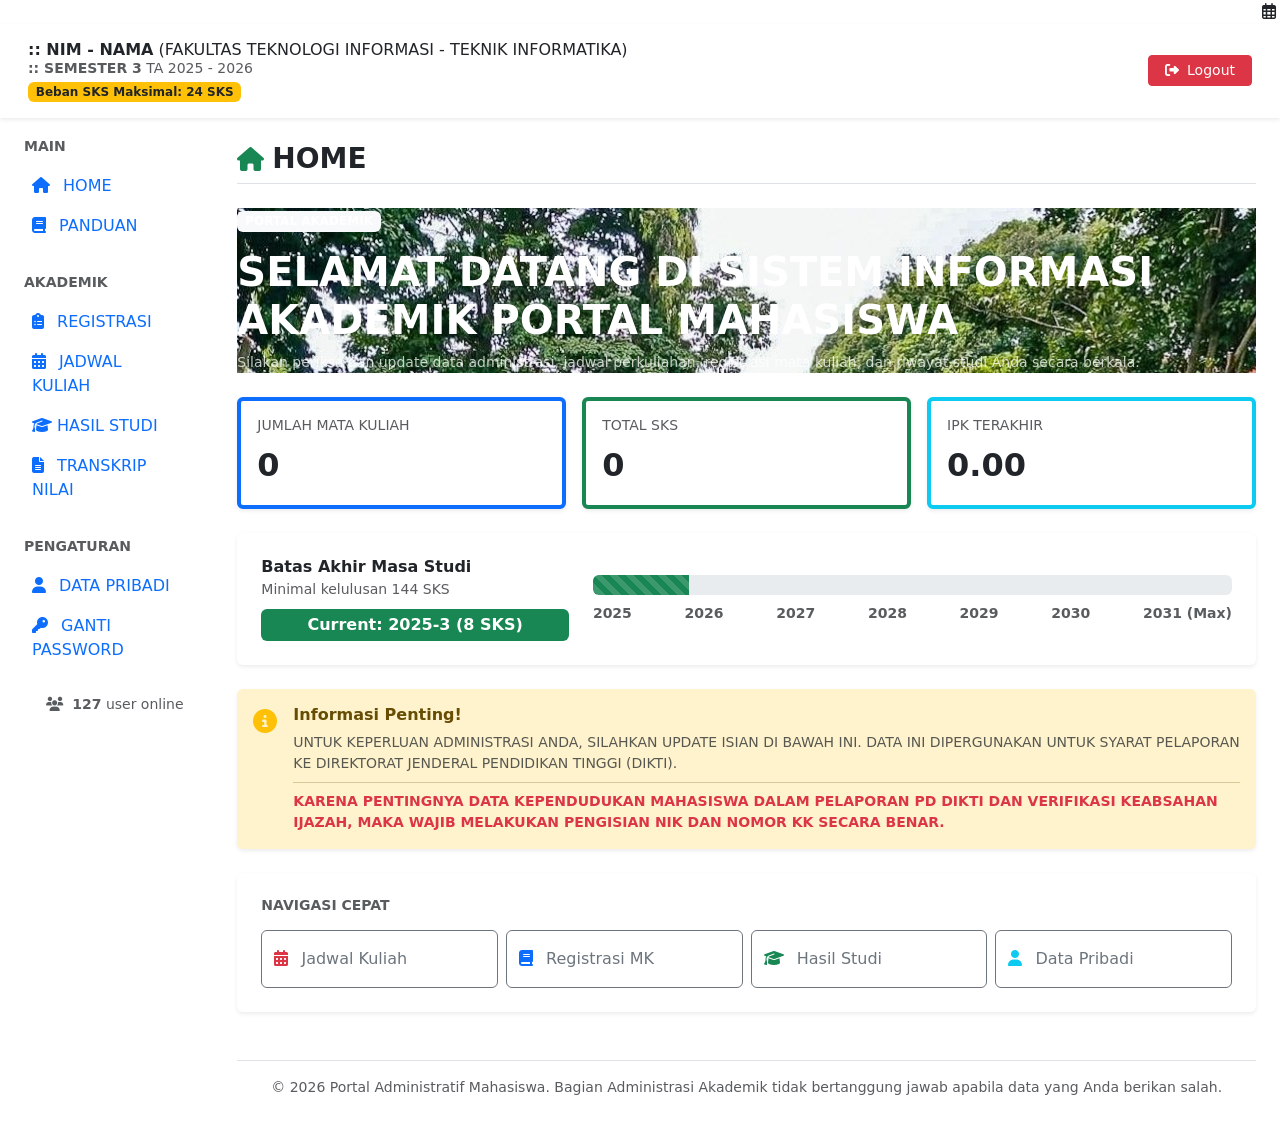
==== index.html @ c61beccc "Add files via upload" ====
<!DOCTYPE html>
<html lang="id">
<head>
  <meta charset="UTF-8">
  <meta name="viewport" content="width=device-width, initial-scale=1.0">
  <title>Dashboard - Portal Administratif Mahasiswa</title>
  
  <link href="https://cdn.jsdelivr.net/npm/bootstrap@5.3.2/dist/css/bootstrap.min.css" rel="stylesheet">
  <link rel="stylesheet" href="https://cdnjs.cloudflare.com/ajax/libs/font-awesome/6.4.0/css/all.min.css">
  <link rel="stylesheet" href="../css/style.css">
</head>
<body>

  <div class="top-date-bar text-end">
    <i class="far fa-calendar-alt me-1"></i> <span id="currentDate"></span>
  </div>

  <div class="header-bar p-3 shadow-sm">
    <div class="container-fluid d-flex flex-column flex-md-row justify-content-between align-items-md-center gap-3">
      <div class="header-info lh-sm">
        <div class="fs-6"><strong>:: NIM - NAMA</strong> (FAKULTAS TEKNOLOGI INFORMASI - TEKNIK INFORMATIKA)</div>
        <div class="small opacity-75"><strong>:: SEMESTER 3</strong> TA 2025 - 2026</div>
        <div class="badge bg-warning text-dark mt-1">Beban SKS Maksimal: 24 SKS</div>
      </div>
      <div>
        <a href="#" class="btn btn-danger btn-sm px-3" onclick="logout(); return false;">
          <i class="fas fa-sign-out-alt me-1"></i> Logout
        </a>
      </div>
    </div>
  </div>
  
  <div class="container-fluid">
    <div class="row">
      
      <aside class="col-md-3 col-lg-2 p-3 sidebar collapse d-md-block" id="sidebarMenu">
        <div class="mb-4">
          <small class="text-muted text-uppercase fw-bold px-2">Main</small>
          <ul class="nav flex-column sidebar-menu mt-2">
            <li class="nav-item"><a href="index.html" class="nav-link active"><i class="fas fa-home me-2"></i> HOME</a></li>
            <li class="nav-item"><a href="panduan.html" class="nav-link"><i class="fas fa-book me-2"></i> PANDUAN</a></li>
          </ul>
        </div>
        
        <div class="mb-4">
          <small class="text-muted text-uppercase fw-bold px-2">Akademik</small>
          <ul class="nav flex-column sidebar-menu mt-2">
            <li class="nav-item"><a href="krs.html" class="nav-link"><i class="fas fa-clipboard-list me-2"></i> REGISTRASI</a></li>
            <li class="nav-item"><a href="jadwal.html" class="nav-link"><i class="fas fa-calendar-alt me-2"></i> JADWAL KULIAH</a></li>
            <li class="nav-item"><a href="khs.html" class="nav-link"><i class="fas fa-graduation-cap"></i> HASIL STUDI</a></li>
            <li class="nav-item"><a href="transkrip.html" class="nav-link"><i class="fas fa-file-alt me-2"></i> TRANSKRIP NILAI</a></li>
          </ul>
        </div>
        
        <div class="mb-4">
          <small class="text-muted text-uppercase fw-bold px-2">Pengaturan</small>
          <ul class="nav flex-column sidebar-menu mt-2">
            <li class="nav-item"><a href="profil.html" class="nav-link"><i class="fas fa-user me-2"></i> DATA PRIBADI</a></li>
            <li class="nav-item"><a href="password.html" class="nav-link"><i class="fas fa-key me-2"></i> GANTI PASSWORD</a></li>
          </ul>
        </div>
        
        <div class="user-online-badge text-center small text-muted">
          <i class="fas fa-users me-1 ms-3"></i> <strong>127</strong> user online
        </div>
      </aside>

      <main class="col-md-9 ms-sm-auto col-lg-10 px-md-4 py-4">
        
        <div class="d-flex align-items-center gap-2 mb-4 border-bottom pb-2">
          <i class="fas fa-home text-success fs-4"></i>
          <h1 class="h3 mb-0 fw-bold">HOME</h1>
        </div>
        
        <!-- Hero Banner (inspired by the scenic background card in Image 2) -->
        <!-- Silakan ganti 'hero-bg.jpg' di bawah ini dengan gambar Anda sendiri -->
        <div class="hero-banner mb-4" style="background-image: url('hero-bg.jpg');">
          <div class="hero-overlay"></div>
          <div class="hero-content text-center text-md-start">
            <span class="badge bg-light text-teal mb-3 fw-bold">PORTAL AKADEMIK</span>
            <h1 class="display-6 fw-bold text-white mb-2 text-shadow">
              SELAMAT DATANG DI SISTEM INFORMASI AKADEMIK PORTAL MAHASISWA
            </h1>
            <p class="text-white opacity-75 mb-0 small text-shadow">
              Silakan periksa dan update data administrasi, jadwal perkuliahan, registrasi mata kuliah, dan riwayat studi Anda secara berkala.
            </p>
          </div>
        </div>
        
        <!-- Stat Cards Section (floating cleanly as independent glass cards) -->
        <div class="row g-3 mb-4">
          <div class="col-sm-4">
            <div class="card stat-card border-start border-primary border-4 shadow-sm h-100">
              <div class="card-body">
                <h6 class="text-muted small text-uppercase mb-2">Jumlah Mata Kuliah</h6>
                <div class="fs-2 fw-bold text-dark" id="totalCourses">0</div>
              </div>
            </div>
          </div>
          <div class="col-sm-4">
            <div class="card stat-card border-start border-success border-4 shadow-sm h-100">
              <div class="card-body">
                <h6 class="text-muted small text-uppercase mb-2">Total SKS</h6>
                <div class="fs-2 fw-bold text-dark" id="totalSKS">0</div>
              </div>
            </div>
          </div>
          <div class="col-sm-4">
            <div class="card stat-card border-start border-info border-4 shadow-sm h-100">
              <div class="card-body">
                <h6 class="text-muted small text-uppercase mb-2">IPK Terakhir</h6>
                <div class="fs-2 fw-bold text-dark" id="gpaValue">0.00</div>
              </div>
            </div>
          </div>
        </div>
        
        <!-- Progress Bar Card -->
        <div class="card border-0 mb-4 shadow-sm">
          <div class="card-body p-4">
            <div class="row align-items-center">
              <div class="col-lg-4 text-center text-lg-start mb-3 mb-lg-0">
                <h6 class="fw-bold mb-0 text-dark">Batas Akhir Masa Studi</h6>
                <small class="text-muted">Minimal kelulusan 144 SKS</small>
                <div class="badge bg-success d-block mt-2 py-2 fs-6">
                  Current: 2025-3 (<span id="currentSKS">8</span> SKS)
                </div>
              </div>
              <div class="col-lg-8">
                <div class="progress mb-2" style="height: 20px;">
                  <div class="progress-bar progress-bar-striped progress-bar-animated bg-success" role="progressbar" style="width: 15%" aria-valuenow="15" aria-valuemin="0" aria-valuemax="100"></div>
                </div>
                <div class="d-flex justify-content-between text-muted small fw-bold">
                  <span>2025</span>
                  <span>2026</span>
                  <span>2027</span>
                  <span>2028</span>
                  <span>2029</span>
                  <span>2030</span>
                  <span>2031 (Max)</span>
                </div>
              </div>
            </div>
          </div>
        </div>
        
        <!-- Warning Info Alert -->
        <div class="alert alert-warning border-0 shadow-sm d-flex gap-3 align-items-start mb-4" role="alert">
          <i class="fas fa-info-circle text-warning fs-4 mt-1"></i>
          <div>
            <h6 class="alert-heading fw-bold">Informasi Penting!</h6>
            <p class="mb-0 small text-dark opacity-75">
              UNTUK KEPERLUAN ADMINISTRASI ANDA, SILAHKAN UPDATE ISIAN DI BAWAH INI. 
              DATA INI DIPERGUNAKAN UNTUK SYARAT PELAPORAN KE DIREKTORAT JENDERAL PENDIDIKAN TINGGI (DIKTI).
            </p>
            <hr class="my-2">
            <p class="mb-0 small fw-bold text-danger">
              KARENA PENTINGNYA DATA KEPENDUDUKAN MAHASISWA DALAM PELAPORAN PD DIKTI DAN VERIFIKASI KEABSAHAN IJAZAH, MAKA WAJIB MELAKUKAN PENGISIAN NIK DAN NOMOR KK SECARA BENAR.
            </p>
          </div>
        </div>
        
        <!-- Quick Navigation Links (Card container) -->
        <div class="card border-0 mb-4 shadow-sm">
          <div class="card-body p-4">
            <h6 class="fw-bold mb-3 text-muted text-uppercase small">Navigasi Cepat</h6>
            <div class="row g-2 nav-links">
              <div class="col-6 col-md-3">
                <a href="jadwal.html" class="btn btn-outline-secondary w-100 py-3 text-start small">
                  <i class="fas fa-calendar-alt text-danger me-2"></i> Jadwal Kuliah
                </a>
              </div>
              <div class="col-6 col-md-3">
                <a href="krs.html" class="btn btn-outline-secondary w-100 py-3 text-start small">
                  <i class="fas fa-book text-primary me-2"></i> Registrasi MK
                </a>
              </div>
              <div class="col-6 col-md-3">
                <a href="khs.html" class="btn btn-outline-secondary w-100 py-3 text-start small">
                  <i class="fas fa-graduation-cap text-success me-2"></i> Hasil Studi
                </a>
              </div>
              <div class="col-6 col-md-3">
                <a href="profil.html" class="btn btn-outline-secondary w-100 py-3 text-start small">
                  <i class="fas fa-user text-info me-2"></i> Data Pribadi
                </a>
              </div>
            </div>
          </div>
        </div>
        
        <footer class="text-center text-muted small mt-5 border-top pt-3">
          <p>&copy; 2026 Portal Administratif Mahasiswa. <br class="d-md-none"> Bagian Administrasi Akademik tidak bertanggung jawab apabila data yang Anda berikan salah.</p>
        </footer>
      </main>
      
    </div>
  </div>

  <script src="https://cdn.jsdelivr.net/npm/bootstrap@5.3.2/dist/js/bootstrap.bundle.min.js"></script>
  
  <script src="../js/app.js"></script>
  <script>
    const user = checkSession();
    
    if (user) {
      const now = new Date();
      const days = ['Minggu', 'Senin', 'Selasa', 'Rabu', 'Kamis', 'Jumat', 'Sabtu'];
      const months = ['Januari', 'Februari', 'Maret', 'April', 'Mei', 'Juni', 'Juli', 'Agustus', 'September', 'Oktober', 'November', 'Desember'];
      document.getElementById('currentDate').textContent = 
        days[now.getDay()] + ', ' + now.getDate() + ' ' + months[now.getMonth()] + ' ' + now.getFullYear();
      
      const headerInfo = document.querySelector('.header-info');
      const krs = getKRS();
      headerInfo.innerHTML = `
        <div class="fs-6"><strong>:: ${user.nim} - ${user.name.toUpperCase()}</strong> (FAKULTAS TEKNOLOGI INFORMASI - TEKNIK INFORMATIKA)</div>
        <div class="small opacity-75"><strong>:: SEMESTER 3</strong> TA 2025 - 2026</div>
        <div class="badge bg-warning text-dark mt-1">Beban SKS Maksimal: 24 SKS</div>
      `;
      
      document.getElementById('totalCourses').textContent = krs.length;
      document.getElementById('totalSKS').textContent = getTotalSKS();
      document.getElementById('currentSKS').textContent = getTotalSKS();
      document.getElementById('gpaValue').textContent = calculateGPA();
    }

  </script>
</body>
</html>
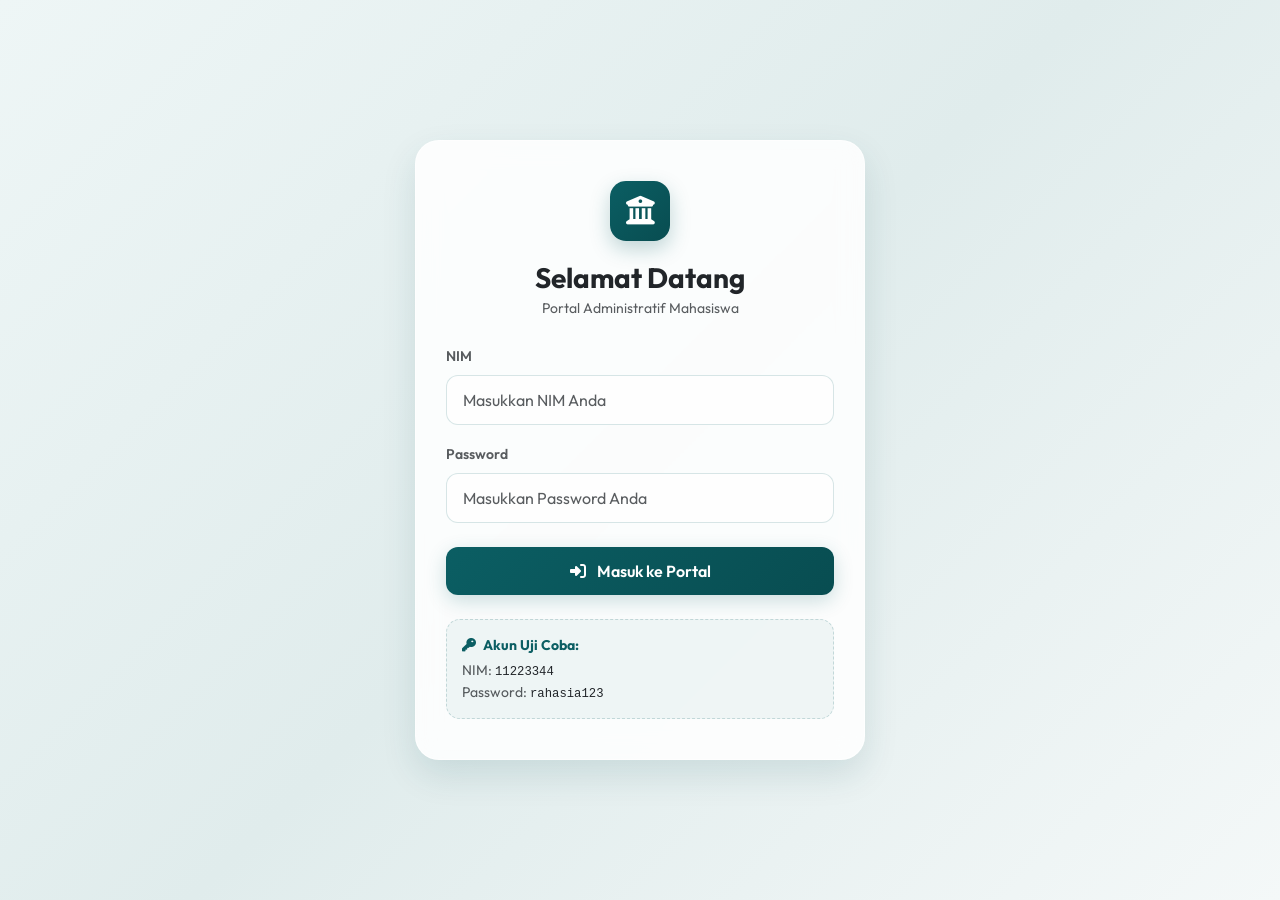
==== commit 397aa71d: "Update index.html" ====
--- a/index.html
+++ b/index.html
@@ -7,7 +7,7 @@
   
   <link href="https://cdn.jsdelivr.net/npm/bootstrap@5.3.2/dist/css/bootstrap.min.css" rel="stylesheet">
   <link rel="stylesheet" href="https://cdnjs.cloudflare.com/ajax/libs/font-awesome/6.4.0/css/all.min.css">
-  <link rel="stylesheet" href="../css/style.css">
+  <link rel="stylesheet" href="css/style.css">
 </head>
 <body>
 
@@ -226,4 +226,4 @@
 
   </script>
 </body>
-</html>+</html>
--- a/css/style.css
+++ b/css/style.css
@@ -0,0 +1,412 @@
+/* Import Outfit Google Font for Premium Typography */
+@import url('https://fonts.googleapis.com/css2?family=Outfit:wght@300;400;500;600;700;800&display=swap');
+
+:root {
+  /* Darker Teal Color Palette (from User's image top date bar & dark teal design) */
+  --primary-teal: #0B5E63;       /* Dark teal color matching the top bar image */
+  --medium-teal: #084D51;        /* Deep rich dark teal */
+  --accent-teal: #1C858A;        /* Highlight teal */
+  --light-teal: #4CAFB4;         /* Soft mint teal */
+  --very-light-teal: #E0F2F1;    /* Accent light teal */
+  
+  /* Additional UI Colors */
+  --bg-gradient: linear-gradient(135deg, #eef6f6 0%, #e0ecec 50%, #f4f8f8 100%);
+  --card-bg: rgba(255, 255, 255, 0.85);
+  --card-border: rgba(255, 255, 255, 0.6);
+  --glass-shadow: 0 8px 32px 0 rgba(8, 77, 81, 0.08);
+  --hover-shadow: 0 12px 40px 0 rgba(8, 77, 81, 0.15);
+  --glass-blur: blur(12px);
+  --text-dark: #0f2b2d;
+  --text-muted: #537073;
+  
+  --transition-smooth: all 0.3s cubic-bezier(0.25, 0.8, 0.25, 1);
+}
+
+body {
+  background: var(--bg-gradient);
+  font-family: 'Outfit', sans-serif;
+  color: var(--text-dark);
+  min-height: 100vh;
+  overflow-x: hidden;
+}
+
+/* Custom Scrollbar for Premium Feel */
+::-webkit-scrollbar {
+  width: 8px;
+  height: 8px;
+}
+::-webkit-scrollbar-track {
+  background: rgba(11, 94, 99, 0.05);
+}
+::-webkit-scrollbar-thumb {
+  background: var(--light-teal);
+  border-radius: 4px;
+}
+::-webkit-scrollbar-thumb:hover {
+  background: var(--accent-teal);
+}
+
+/* Top Date Bar */
+.top-date-bar {
+  background-color: var(--primary-teal);
+  color: #ffffff;
+  font-size: 0.85rem;
+  font-weight: 500;
+  padding: 8px 24px;
+  letter-spacing: 0.5px;
+  border-bottom: 1px solid rgba(255, 255, 255, 0.1);
+  backdrop-filter: var(--glass-blur);
+}
+
+/* Header Bar */
+.header-bar {
+  background: linear-gradient(135deg, var(--primary-teal) 0%, var(--medium-teal) 100%);
+  color: white;
+  border-bottom-left-radius: 16px;
+  border-bottom-right-radius: 16px;
+  box-shadow: 0 10px 30px -10px rgba(8, 77, 81, 0.3);
+  margin-bottom: 20px;
+}
+
+.header-bar .badge {
+  font-weight: 500;
+  font-size: 0.8rem;
+  padding: 6px 12px;
+  border-radius: 8px;
+  border: 1px solid rgba(255, 255, 255, 0.2);
+}
+
+/* Glassmorphism Sidebar */
+.sidebar {
+  background: var(--card-bg);
+  backdrop-filter: var(--glass-blur);
+  -webkit-backdrop-filter: var(--glass-blur);
+  border: 1px solid var(--card-border);
+  border-radius: 16px;
+  min-height: calc(100vh - 140px);
+  margin-top: 10px;
+  margin-bottom: 20px;
+  box-shadow: var(--glass-shadow);
+  padding: 24px 16px !important;
+  transition: var(--transition-smooth);
+}
+
+.sidebar-menu .nav-link {
+  color: var(--text-muted);
+  font-weight: 500;
+  padding: 12px 16px;
+  border-radius: 12px;
+  margin-bottom: 8px;
+  display: flex;
+  align-items: center;
+  transition: var(--transition-smooth);
+}
+
+.sidebar-menu .nav-link i {
+  font-size: 1.1rem;
+  transition: var(--transition-smooth);
+}
+
+.sidebar-menu .nav-link:hover {
+  background-color: rgba(11, 94, 99, 0.08);
+  color: var(--primary-teal);
+  transform: translateX(4px);
+}
+
+.sidebar-menu .nav-link.active {
+  background: linear-gradient(135deg, var(--primary-teal) 0%, var(--medium-teal) 100%);
+  color: white !important;
+  box-shadow: 0 4px 15px rgba(8, 77, 81, 0.25);
+}
+
+.sidebar-menu .nav-link.active i {
+  transform: scale(1.1);
+}
+
+/* User Online Pulse Badge */
+.user-online-badge {
+  background: rgba(11, 94, 99, 0.06);
+  border: 1px solid rgba(11, 94, 99, 0.15);
+  border-radius: 12px;
+  padding: 12px;
+  margin-top: 24px;
+  position: relative;
+  overflow: hidden;
+}
+
+.user-online-badge::before {
+  content: '';
+  position: absolute;
+  width: 8px;
+  height: 8px;
+  background-color: #2ec4b6;
+  border-radius: 50%;
+  left: 16px;
+  top: calc(50% - 4px);
+  box-shadow: 0 0 0 0 rgba(46, 196, 182, 0.7);
+  animation: pulse-green 2s infinite;
+}
+
+@keyframes pulse-green {
+  0% {
+    transform: scale(0.95);
+    box-shadow: 0 0 0 0 rgba(46, 196, 182, 0.7);
+  }
+  70% {
+    transform: scale(1);
+    box-shadow: 0 0 0 6px rgba(46, 196, 182, 0);
+  }
+  100% {
+    transform: scale(0.95);
+    box-shadow: 0 0 0 0 rgba(46, 196, 182, 0);
+  }
+}
+
+/* Glass Cards */
+.card {
+  background: var(--card-bg);
+  backdrop-filter: var(--glass-blur);
+  -webkit-backdrop-filter: var(--glass-blur);
+  border: 1px solid var(--card-border) !important;
+  border-radius: 16px !important;
+  box-shadow: var(--glass-shadow);
+  transition: var(--transition-smooth);
+}
+
+/* Hero Banner (inspired by User's scenic/dome tent image style) */
+.hero-banner {
+  position: relative;
+  border-radius: 20px;
+  overflow: hidden;
+  min-height: 300px;
+  display: flex;
+  align-items: center;
+  /* Background image will be set by the user; defaults to a deep teal gradient */
+  background: linear-gradient(135deg, var(--medium-teal) 0%, var(--primary-teal) 60%, var(--accent-teal) 100%);
+  background-size: cover;
+  background-position: center;
+  box-shadow: 0 12px 30px rgba(8, 77, 81, 0.15);
+  border: 1px solid rgba(255, 255, 255, 0.15);
+  transition: var(--transition-smooth);
+}
+
+.hero-overlay {
+  position: absolute;
+  top: 0;
+  left: 0;
+  right: 0;
+  bottom: 0;
+  background: linear-gradient(to right, rgba(8, 77, 81, 0.85) 0%, rgba(11, 94, 99, 0.45) 100%);
+  z-index: 1;
+}
+
+.hero-content {
+  position: relative;
+  z-index: 2;
+  color: white;
+  max-width: 750px;
+  padding: 40px;
+}
+
+.text-shadow {
+  text-shadow: 0 2px 10px rgba(0, 0, 0, 0.4);
+}
+
+.text-teal {
+  color: var(--primary-teal) !important;
+}
+
+/* Premium Stat Cards */
+.stat-card {
+  position: relative;
+  overflow: hidden;
+}
+
+.stat-card.border-primary {
+  border-left: 5px solid var(--primary-teal) !important;
+}
+
+.stat-card.border-success {
+  border-left: 5px solid var(--accent-teal) !important;
+}
+
+.stat-card.border-info {
+  border-left: 5px solid #ffb703 !important; /* Gold achievement accent for GPA */
+}
+
+.stat-card:hover {
+  transform: translateY(-6px);
+  box-shadow: var(--hover-shadow);
+}
+
+.stat-card::after {
+  content: '';
+  position: absolute;
+  top: -50%;
+  right: -20%;
+  width: 120px;
+  height: 120px;
+  background: radial-gradient(circle, rgba(11, 94, 99, 0.05) 0%, transparent 70%);
+  border-radius: 50%;
+  pointer-events: none;
+}
+
+.stat-card .card-body {
+  padding: 24px;
+}
+
+.stat-card h6 {
+  font-weight: 600;
+  letter-spacing: 0.5px;
+  color: var(--text-muted);
+}
+
+.stat-card .fs-2 {
+  font-weight: 800;
+  color: var(--primary-teal);
+  letter-spacing: -0.5px;
+}
+
+/* Quick Navigation Links */
+.nav-links .btn-outline-secondary {
+  background: var(--card-bg);
+  border: 1px solid var(--card-border);
+  color: var(--text-dark);
+  border-radius: 14px;
+  padding: 16px;
+  font-weight: 600;
+  text-align: left;
+  display: flex;
+  align-items: center;
+  transition: var(--transition-smooth);
+  box-shadow: 0 4px 12px rgba(8, 77, 81, 0.02);
+}
+
+.nav-links .btn-outline-secondary:hover {
+  background: linear-gradient(135deg, rgba(11, 94, 99, 0.05) 0%, rgba(28, 133, 138, 0.05) 100%);
+  border-color: var(--light-teal);
+  color: var(--primary-teal);
+  transform: translateY(-4px);
+  box-shadow: 0 8px 20px rgba(8, 77, 81, 0.08);
+}
+
+.nav-links .btn-outline-secondary i {
+  font-size: 1.3rem;
+  transition: var(--transition-smooth);
+}
+
+.nav-links .btn-outline-secondary:hover i {
+  transform: scale(1.15) rotate(-5deg);
+}
+
+/* Glassmorphism Alert Info */
+.alert-warning, .alert-info {
+  background: rgba(255, 255, 255, 0.75);
+  backdrop-filter: var(--glass-blur);
+  -webkit-backdrop-filter: var(--glass-blur);
+  border: 1px solid var(--card-border) !important;
+  border-left: 5px solid #ffb703 !important;
+  border-radius: 16px !important;
+  box-shadow: var(--glass-shadow);
+  color: var(--text-dark);
+}
+
+.alert-info {
+  border-left: 5px solid var(--accent-teal) !important;
+}
+
+/* Custom Table Design for Jadwal and KHS */
+.table {
+  color: var(--text-dark);
+}
+
+.table-hover tbody tr:hover {
+  background-color: rgba(11, 94, 99, 0.04) !important;
+}
+
+.table th {
+  font-weight: 600;
+  background-color: var(--primary-teal) !important;
+  color: white !important;
+  border: none;
+}
+
+.table td {
+  border-bottom: 1px solid rgba(11, 94, 99, 0.08);
+}
+
+/* Buttons */
+.btn-success {
+  background: linear-gradient(135deg, var(--medium-teal) 0%, var(--primary-teal) 100%);
+  border: none;
+  border-radius: 10px;
+  font-weight: 500;
+  padding: 10px 24px;
+  box-shadow: 0 4px 15px rgba(8, 77, 81, 0.2);
+  transition: var(--transition-smooth);
+}
+
+.btn-success:hover {
+  background: linear-gradient(135deg, var(--primary-teal) 0%, var(--medium-teal) 100%);
+  transform: translateY(-2px);
+  box-shadow: 0 6px 20px rgba(8, 77, 81, 0.3);
+}
+
+.btn-danger {
+  border-radius: 10px;
+  font-weight: 500;
+  transition: var(--transition-smooth);
+}
+
+.btn-danger:hover {
+  transform: translateY(-2px);
+}
+
+/* Progress bar customization */
+.progress {
+  background-color: rgba(11, 94, 99, 0.08);
+  border-radius: 10px;
+  overflow: hidden;
+  height: 16px !important;
+}
+
+.progress-bar-striped {
+  background-image: linear-gradient(45deg, rgba(255, 255, 255, 0.15) 25%, transparent 25%, transparent 50%, rgba(255, 255, 255, 0.15) 50%, rgba(255, 255, 255, 0.15) 75%, transparent 75%, transparent);
+}
+
+/* Media Queries */
+@media (max-width: 768px) {
+  .sidebar {
+    min-height: auto;
+    margin-top: 0;
+  }
+}
+
+.password-card {
+      max-width: 550px;
+      margin: 0 auto;
+    }
+    .btn-save {
+      background: linear-gradient(135deg, #0B5E63, #084D51);
+      border: none;
+      font-weight: 600;
+      transition: 0.2s;
+    }
+    .btn-save:hover {
+      transform: translateY(-2px);
+      box-shadow: 0 5px 12px rgba(11,94,99,0.3);
+    }
+
+.guide-content p {
+      margin-bottom: 1rem;
+      line-height: 1.6;
+    }
+    .guide-content h5 {
+      margin-top: 1.5rem;
+      margin-bottom: 0.75rem;
+      font-weight: 700;
+      color: var(--primary-teal);
+    }
+    .guide-card {
+      border-left: 5px solid var(--accent-teal);
+    }
